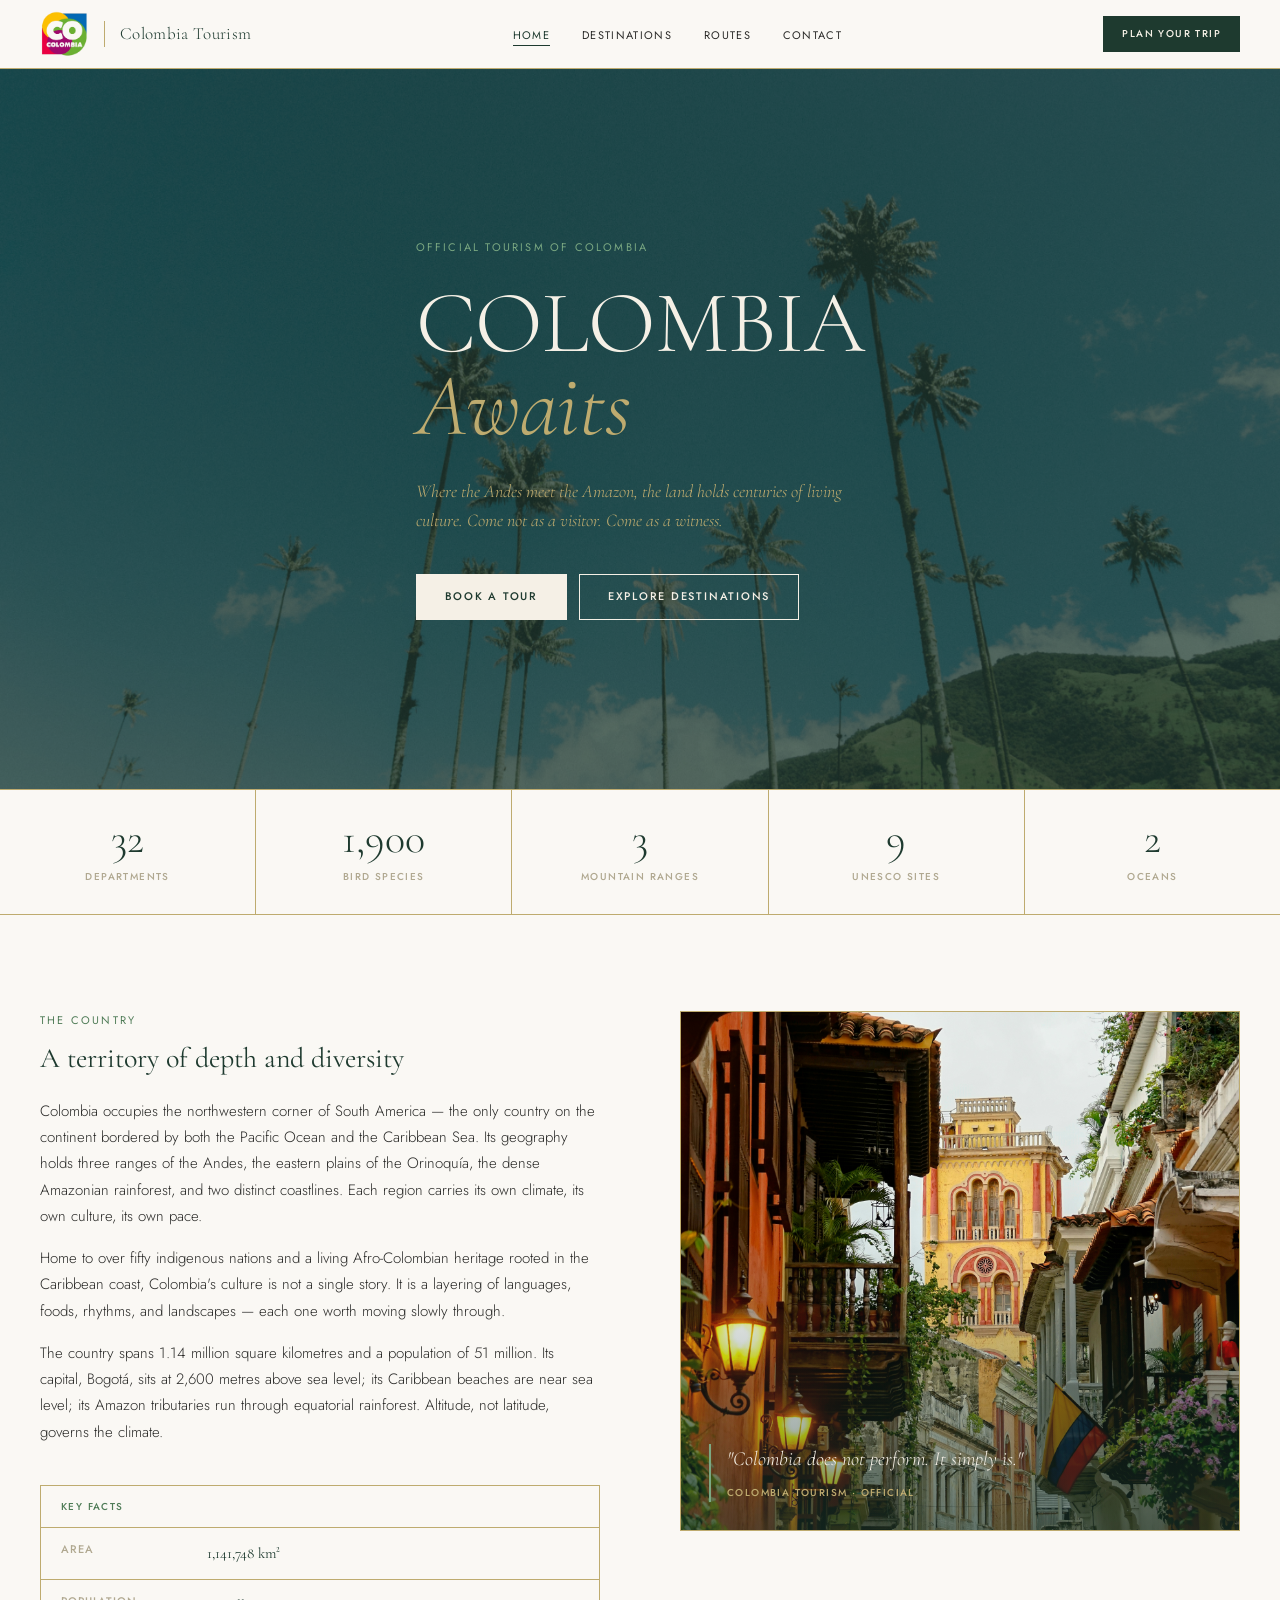
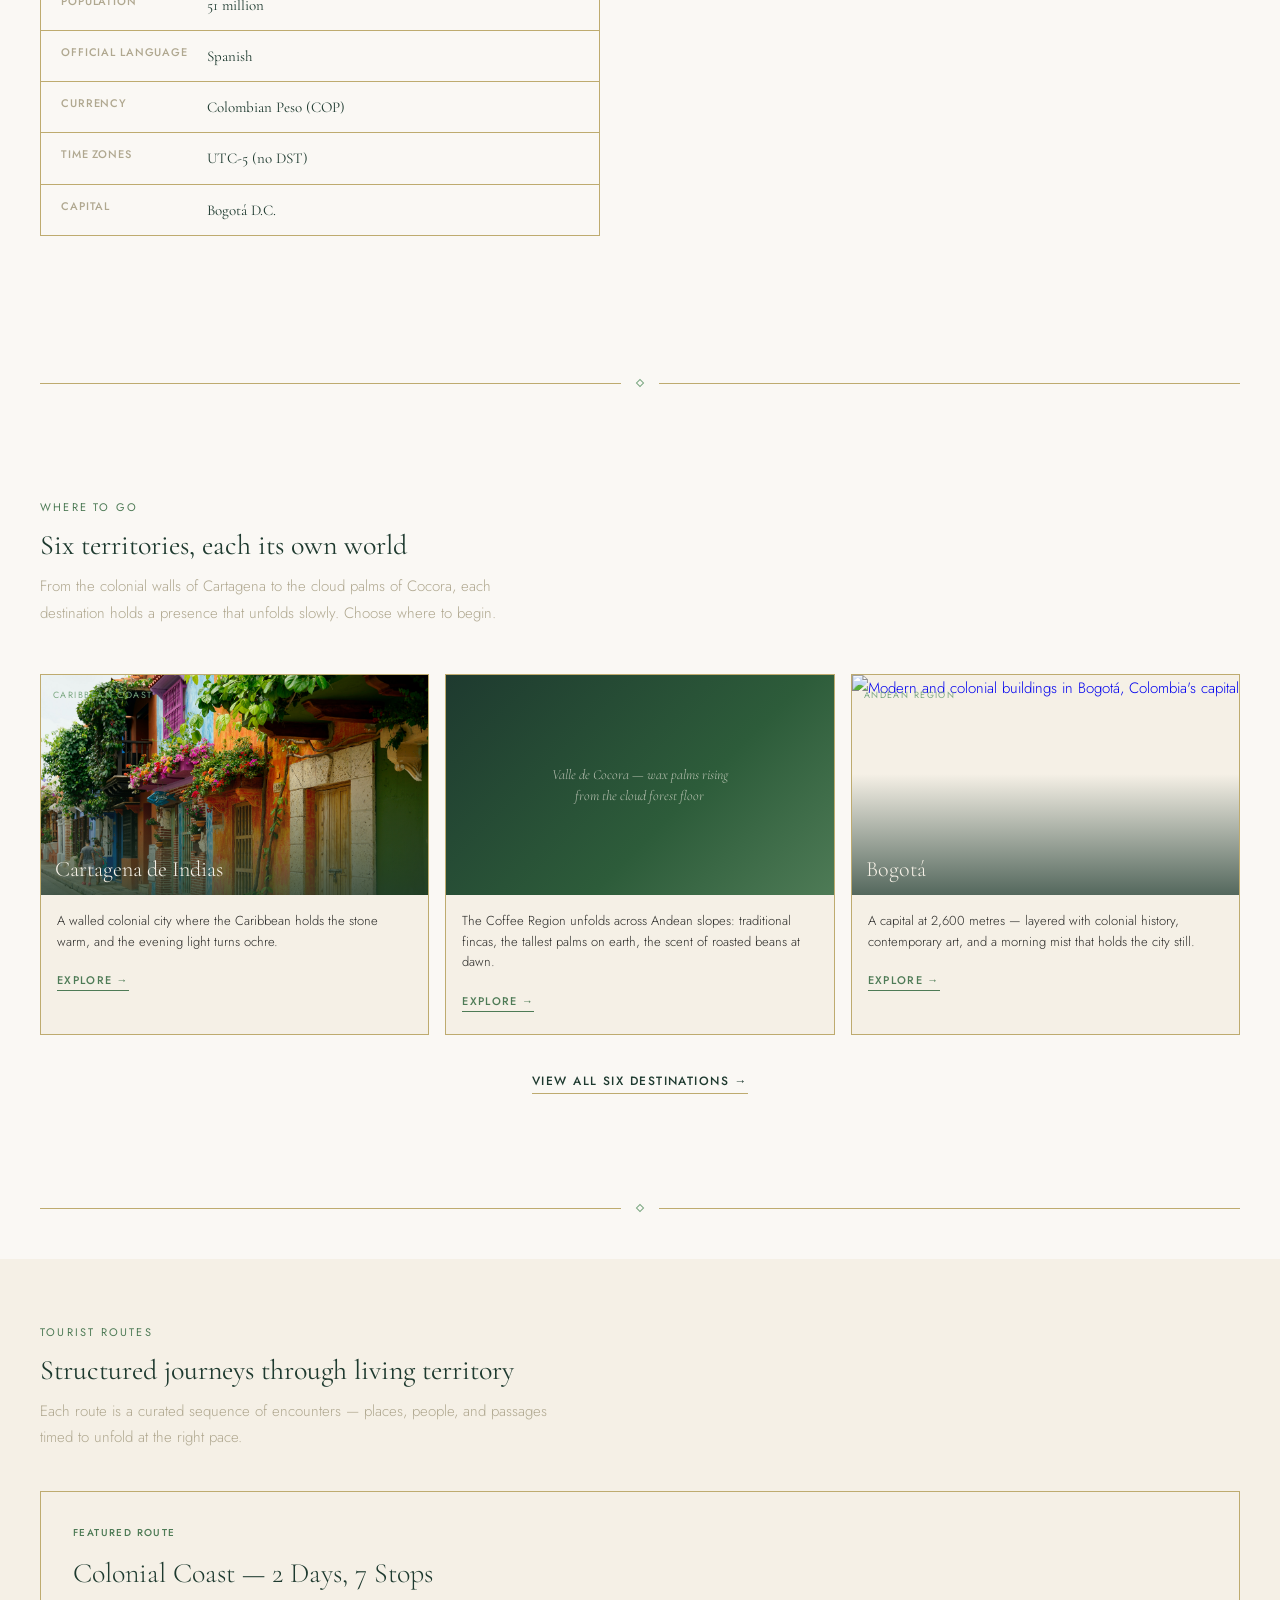
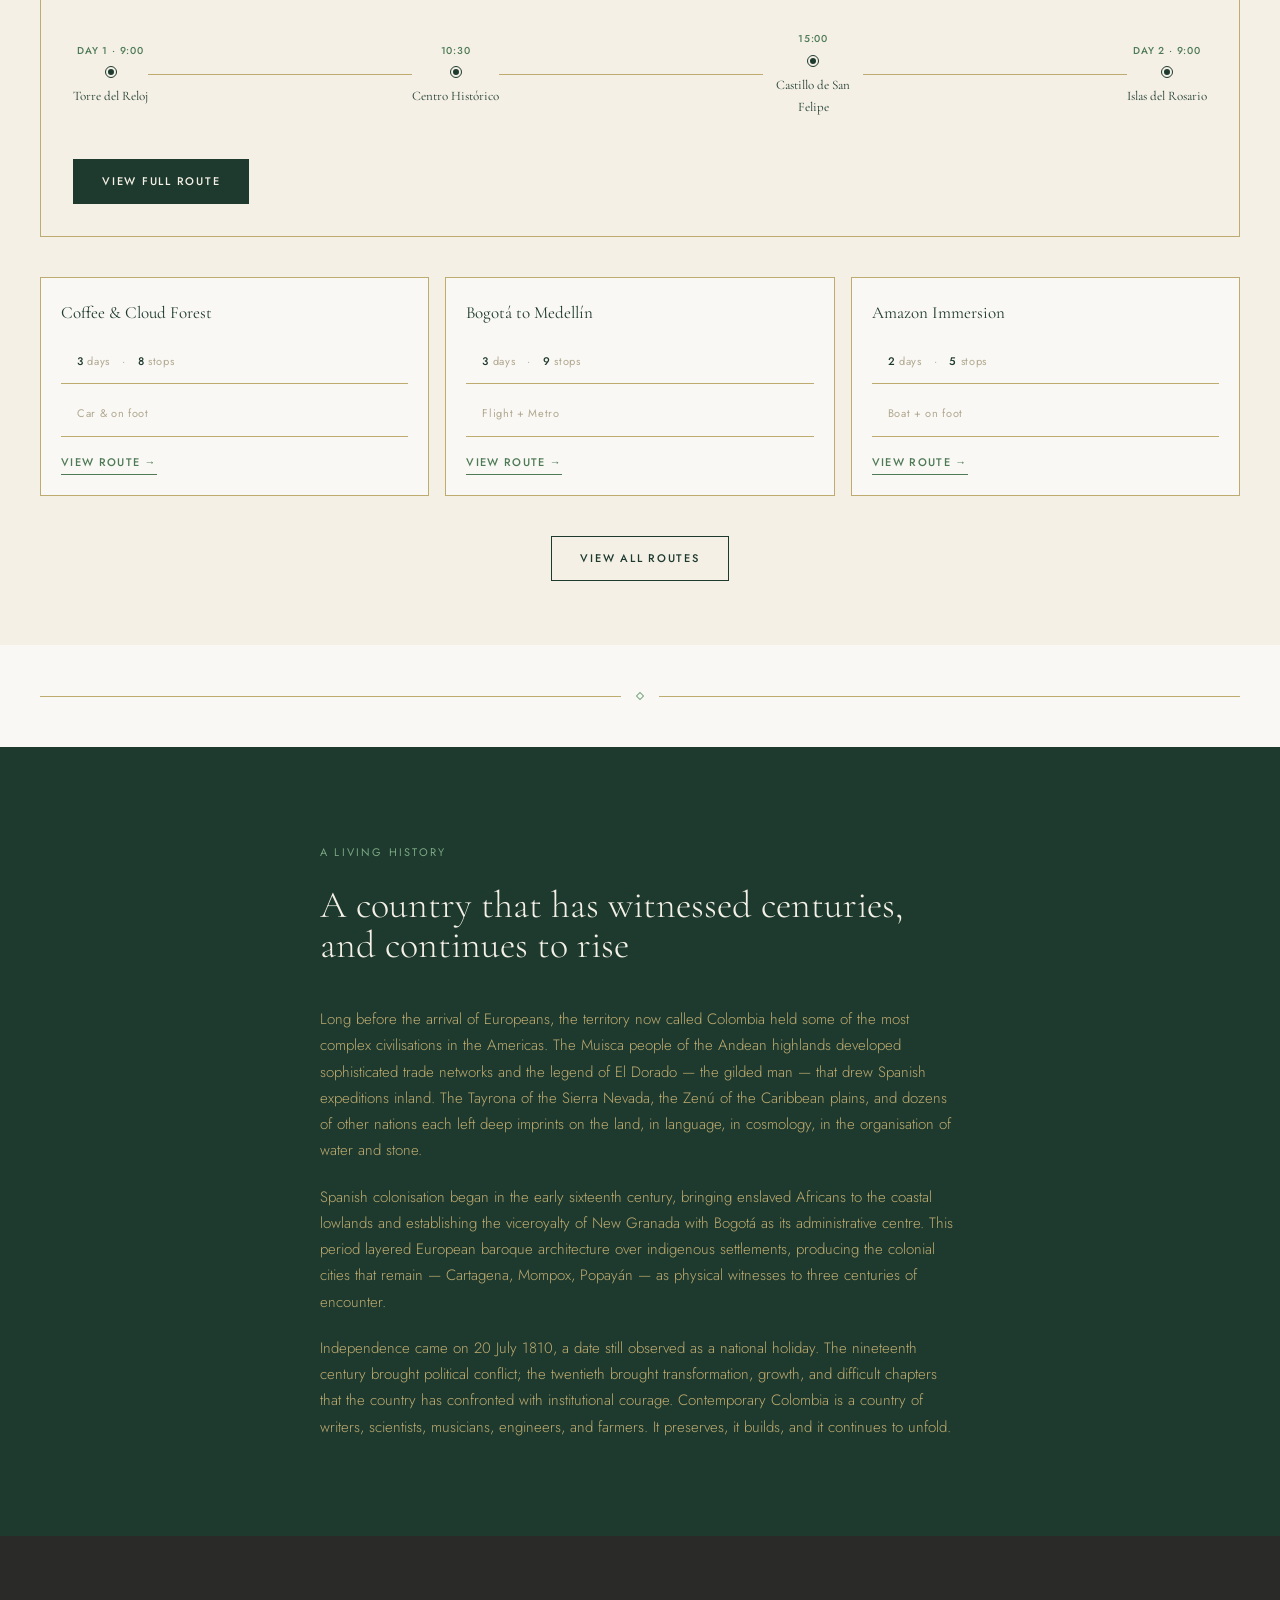
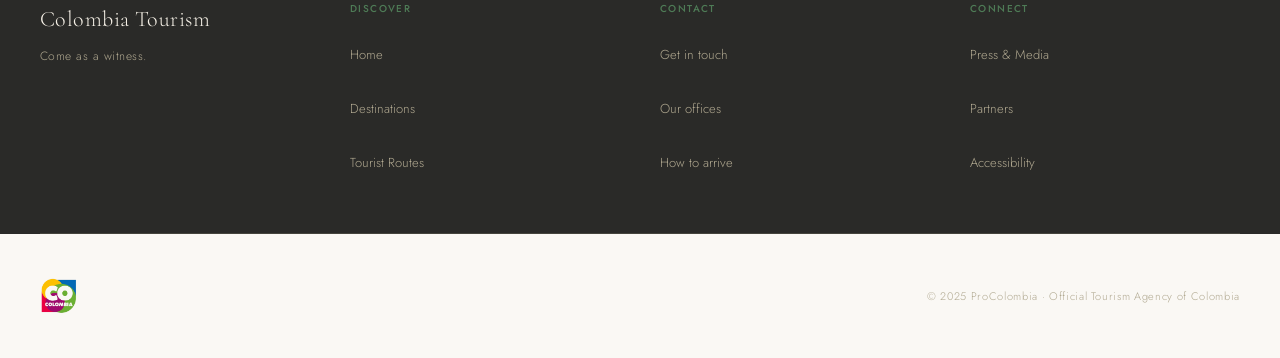
==== index.html @ f74b3033 "falta agregar imagenes extra  y arreglar el responsive en una seccion" ====
<!DOCTYPE html>
<html lang="en">
<head>
<meta charset="UTF-8" />
<meta name="viewport" content="width=device-width, initial-scale=1.0" />
<title>CO Colombia — Official Tourism</title>
<meta name="description" content="The official tourism website of Colombia. Explore territories, routes, and living culture." />
<link rel="stylesheet" href="styles.css" />
</head>
<body>
<a href="#main" class="skip-link">Skip to main content</a>

<!-- Navigation -->
<nav class="site-nav" role="navigation" aria-label="Main navigation">
  <div class="nav-inner">
    <a href="index.html" class="nav-logo" aria-label="CO Colombia — Home">
      <img src="assets/Colombia_Marca.png" alt="CO Colombia official logo" />
      <div class="nav-logo-sep" aria-hidden="true"></div>
      <span class="nav-brand">Colombia Tourism</span>
    </a>
    <ul class="nav-links" role="list">
      <li><a href="index.html" aria-current="page">Home</a></li>
      <li><a href="destinations.html">Destinations</a></li>
      <li><a href="routes.html">Routes</a></li>
      <li><a href="contact.html">Contact</a></li>
    </ul>
    <a href="contact.html" class="nav-cta">Plan your trip</a>
    <label for="nav-toggle" class="nav-hamburger" aria-label="Toggle menu">
      <span></span><span></span><span></span>
    </label>
  </div>
  <input type="checkbox" id="nav-toggle" class="nav-toggle-input">
  <div class="nav-mobile-menu" id="mobile-menu" role="menu">
    <a href="index.html" role="menuitem">Home</a>
    <a href="destinations.html" role="menuitem">Destinations</a>
    <a href="routes.html" role="menuitem">Routes</a>
    <a href="contact.html" role="menuitem">Contact</a>
    <a href="contact.html" role="menuitem">Plan your trip</a>
  </div>
</nav>

<main id="main">

<!-- ── Hero ── -->
<section class="hero" aria-label="Hero">
  <div class="hero-overlay" aria-hidden="true"></div>
  <div class="hero-content">
    <span class="hero-eyebrow">Official Tourism of Colombia</span>
    <h1 class="hero-title">
      <span class="line1">COLOMBIA</span>
      <span class="line2">Awaits</span>
    </h1>
    <p class="hero-sub">Where the Andes meet the Amazon, the land holds centuries of living culture. Come not as a visitor. Come as a witness.</p>
    <div class="hero-btns">
      <a href="contact.html" class="btn btn-inv">Book a Tour</a>
      <a href="destinations.html" class="btn btn-outline-inv">Explore Destinations</a>
    </div>
  </div>
</section>

<!-- ── Stats bar ── -->
<div class="stats-bar" aria-label="Key facts about Colombia">
  <div class="stats-inner">
    <div class="stat-cell">
      <span class="stat-num">32</span>
      <span class="stat-label">Departments</span>
    </div>
    <div class="stat-cell">
      <span class="stat-num">1,900</span>
      <span class="stat-label">Bird species</span>
    </div>
    <div class="stat-cell">
      <span class="stat-num">3</span>
      <span class="stat-label">Mountain ranges</span>
    </div>
    <div class="stat-cell">
      <span class="stat-num">9</span>
      <span class="stat-label">UNESCO sites</span>
    </div>
    <div class="stat-cell">
      <span class="stat-num">2</span>
      <span class="stat-label">Oceans</span>
    </div>
  </div>
</div>

<!-- ── Introduction ── -->
<section class="section-pad" aria-labelledby="intro-heading">
  <div class="container">
    <div class="intro-grid">
      <article>
        <span class="eyebrow">The Country</span>
        <h2 id="intro-heading">A territory of depth and diversity</h2>
        <div style="margin-top: 24px; display: flex; flex-direction: column; gap: 16px;">
          <p>Colombia occupies the northwestern corner of South America — the only country on the continent bordered by both the Pacific Ocean and the Caribbean Sea. Its geography holds three ranges of the Andes, the eastern plains of the Orinoquía, the dense Amazonian rainforest, and two distinct coastlines. Each region carries its own climate, its own culture, its own pace.</p>
          <p>Home to over fifty indigenous nations and a living Afro-Colombian heritage rooted in the Caribbean coast, Colombia's culture is not a single story. It is a layering of languages, foods, rhythms, and landscapes — each one worth moving slowly through.</p>
          <p>The country spans 1.14 million square kilometres and a population of 51 million. Its capital, Bogotá, sits at 2,600 metres above sea level; its Caribbean beaches are near sea level; its Amazon tributaries run through equatorial rainforest. Altitude, not latitude, governs the climate.</p>
        </div>

        <div class="intro-facts" style="margin-top: 40px;" aria-label="Key facts">
          <div class="facts-title">Key facts</div>
          <div class="fact-row"><span class="fact-key">Area</span><span class="fact-val">1,141,748 km²</span></div>
          <div class="fact-row"><span class="fact-key">Population</span><span class="fact-val">51 million</span></div>
          <div class="fact-row"><span class="fact-key">Official language</span><span class="fact-val">Spanish</span></div>
          <div class="fact-row"><span class="fact-key">Currency</span><span class="fact-val">Colombian Peso (COP)</span></div>
          <div class="fact-row"><span class="fact-key">Time zones</span><span class="fact-val">UTC-5 (no DST)</span></div>
          <div class="fact-row"><span class="fact-key">Capital</span><span class="fact-val">Bogotá D.C.</span></div>
        </div>
      </article>

      <figure class="intro-image" aria-label="Colonial architecture in Cartagena">
        <img src="assets/photos/calle_con_catedral_cartagena.jpg" alt="Colonial street with cathedral towers in Cartagena de Indias, stone archways in warm afternoon light" />
        <div class="intro-image-overlay" aria-hidden="true"></div>
        <figcaption class="intro-image-caption">
          <em>"Colombia does not perform. It simply is."</em>
          <small>Colombia Tourism · Official</small>
        </figcaption>
      </figure>
    </div>
  </div>
</section>

<div class="container"><div class="ornament"><div class="ornament-diamond" aria-hidden="true"></div></div></div>

<!-- ── Destinations Preview ── -->
<section class="section-pad-sm" aria-labelledby="dest-heading">
  <div class="container">
    <span class="eyebrow">Where to go</span>
    <h2 id="dest-heading">Six territories, each its own world</h2>
    <p style="max-width:520px; margin-top:12px; color:var(--stone);">From the colonial walls of Cartagena to the cloud palms of Cocora, each destination holds a presence that unfolds slowly. Choose where to begin.</p>

    <div class="dest-grid">
      <!-- Card 1 -->
      <a href="destinations.html#cartagena" class="dest-card">
        <div class="dest-card-image">
          <img src="assets/photos/casas_coloridas_cartagena.jpg" alt="Colorful colonial buildings in Cartagena de Indias" />
          <div class="dest-card-image-overlay" aria-hidden="true"></div>
          <span class="dest-card-region">Caribbean Coast</span>
          <span class="dest-card-name">Cartagena de Indias</span>
        </div>
        <div class="dest-card-body">
          <p class="dest-card-teaser">A walled colonial city where the Caribbean holds the stone warm, and the evening light turns ochre.</p>
          <span class="dest-card-link" aria-label="Explore Cartagena de Indias">Explore &rarr;</span>
        </div>
      </a>
      <!-- Card 2 -->
      <a href="destinations.html#coffee" class="dest-card">
        <div class="dest-card-image">
          <div class="img-placeholder" style="height:100%;" role="img" aria-label="Wax palms in Valle de Cocora cloud forest">
            <em>Valle de Cocora — wax palms rising from the cloud forest floor</em>
          </div>
        </div>
        <div class="dest-card-body">
          <p class="dest-card-teaser">The Coffee Region unfolds across Andean slopes: traditional fincas, the tallest palms on earth, the scent of roasted beans at dawn.</p>
          <span class="dest-card-link" aria-label="Explore Coffee Region">Explore &rarr;</span>
        </div>
      </a>
      <!-- Card 3 -->
      <a href="destinations.html#bogota" class="dest-card">
        <div class="dest-card-image">
          <img src="assets/photos/edificios_modernos_bogota.jpg" alt="Modern and colonial buildings in Bogotá, Colombia's capital" />
          <div class="dest-card-image-overlay" aria-hidden="true"></div>
          <span class="dest-card-region">Andean Region</span>
          <span class="dest-card-name">Bogotá</span>
        </div>
        <div class="dest-card-body">
          <p class="dest-card-teaser">A capital at 2,600 metres — layered with colonial history, contemporary art, and a morning mist that holds the city still.</p>
          <span class="dest-card-link" aria-label="Explore Bogotá">Explore &rarr;</span>
        </div>
      </a>
    </div>

    <div class="dest-view-all">
      <a href="destinations.html">View all six destinations &rarr;</a>
    </div>
  </div>
</section>

<div class="container"><div class="ornament"><div class="ornament-diamond" aria-hidden="true"></div></div></div>

<!-- ── Routes Preview ── -->
<section class="routes-section section-pad-sm" aria-labelledby="routes-heading">
  <div class="container">
    <span class="eyebrow">Tourist Routes</span>
    <h2 id="routes-heading">Structured journeys through living territory</h2>
    <p style="max-width:520px; margin-top:12px; color:var(--stone);">Each route is a curated sequence of encounters — places, people, and passages timed to unfold at the right pace.</p>

    <!-- Featured route horizontal timeline -->
    <div class="featured-route" aria-label="Featured route: Colonial Coast">
      <div class="featured-route-label">Featured Route</div>
      <div class="featured-route-name">Colonial Coast — 2 Days, 7 Stops</div>

      <div class="route-timeline-h" role="list" aria-label="Route stops">
        <div class="route-stop-pill" role="listitem">
          <span class="route-stop-time">Day 1 · 9:00</span>
          <div class="route-stop-dot" aria-hidden="true"></div>
          <span class="route-stop-name">Torre del Reloj</span>
        </div>
        <div class="route-connector" aria-hidden="true"></div>
        <div class="route-stop-pill" role="listitem">
          <span class="route-stop-time">10:30</span>
          <div class="route-stop-dot" aria-hidden="true"></div>
          <span class="route-stop-name">Centro Histórico</span>
        </div>
        <div class="route-connector" aria-hidden="true"></div>
        <div class="route-stop-pill" role="listitem">
          <span class="route-stop-time">15:00</span>
          <div class="route-stop-dot" aria-hidden="true"></div>
          <span class="route-stop-name">Castillo de San Felipe</span>
        </div>
        <div class="route-connector" aria-hidden="true"></div>
        <div class="route-stop-pill" role="listitem">
          <span class="route-stop-time">Day 2 · 9:00</span>
          <div class="route-stop-dot" aria-hidden="true"></div>
          <span class="route-stop-name">Islas del Rosario</span>
        </div>
      </div>
      <a href="routes.html#colonial-coast" class="btn btn-primary" style="margin-top:8px;">View full route</a>
    </div>

    <!-- 3 route flashcards -->
    <div class="route-flashcards">
      <div class="route-flashcard">
        <div class="route-flashcard-name">Coffee &amp; Cloud Forest</div>
        <div class="route-meta-row">
          <span class="route-meta-item"><strong>3</strong> days</span>
          <span class="route-meta-item">·</span>
          <span class="route-meta-item"><strong>8</strong> stops</span>
        </div>
        <div class="route-meta-row">
          <span class="route-meta-item">Car &amp; on foot</span>
        </div>
        <a href="routes.html#coffee-cloud" class="dest-card-link" style="margin-top:8px; display:inline-block;">View route &rarr;</a>
      </div>
      <div class="route-flashcard">
        <div class="route-flashcard-name">Bogotá to Medellín</div>
        <div class="route-meta-row">
          <span class="route-meta-item"><strong>3</strong> days</span>
          <span class="route-meta-item">·</span>
          <span class="route-meta-item"><strong>9</strong> stops</span>
        </div>
        <div class="route-meta-row">
          <span class="route-meta-item">Flight + Metro</span>
        </div>
        <a href="routes.html#city-contrasts" class="dest-card-link" style="margin-top:8px; display:inline-block;">View route &rarr;</a>
      </div>
      <div class="route-flashcard">
        <div class="route-flashcard-name">Amazon Immersion</div>
        <div class="route-meta-row">
          <span class="route-meta-item"><strong>2</strong> days</span>
          <span class="route-meta-item">·</span>
          <span class="route-meta-item"><strong>5</strong> stops</span>
        </div>
        <div class="route-meta-row">
          <span class="route-meta-item">Boat + on foot</span>
        </div>
        <a href="routes.html#amazon" class="dest-card-link" style="margin-top:8px; display:inline-block;">View route &rarr;</a>
      </div>
    </div>

    <div style="text-align:center; margin-top:40px;">
      <a href="routes.html" class="btn btn-secondary">View all routes</a>
    </div>
  </div>
</section>

<div class="container"><div class="ornament"><div class="ornament-diamond" aria-hidden="true"></div></div></div>

<!-- ── Brief History ── -->
<section class="history-section" aria-labelledby="history-heading">
  <div class="history-inner">
    <span class="eyebrow history-eyebrow">A living history</span>
    <h2 id="history-heading" class="history-h1">A country that has witnessed centuries, and continues to rise</h2>
    <p class="history-body">Long before the arrival of Europeans, the territory now called Colombia held some of the most complex civilisations in the Americas. The Muisca people of the Andean highlands developed sophisticated trade networks and the legend of El Dorado — the gilded man — that drew Spanish expeditions inland. The Tayrona of the Sierra Nevada, the Zenú of the Caribbean plains, and dozens of other nations each left deep imprints on the land, in language, in cosmology, in the organisation of water and stone.</p>
    <p class="history-body">Spanish colonisation began in the early sixteenth century, bringing enslaved Africans to the coastal lowlands and establishing the viceroyalty of New Granada with Bogotá as its administrative centre. This period layered European baroque architecture over indigenous settlements, producing the colonial cities that remain — Cartagena, Mompox, Popayán — as physical witnesses to three centuries of encounter.</p>
    <p class="history-body">Independence came on 20 July 1810, a date still observed as a national holiday. The nineteenth century brought political conflict; the twentieth brought transformation, growth, and difficult chapters that the country has confronted with institutional courage. Contemporary Colombia is a country of writers, scientists, musicians, engineers, and farmers. It preserves, it builds, and it continues to unfold.</p>
  </div>
</section>

</main>

<!-- ── Footer ── -->
<footer class="site-footer" aria-label="Site footer">
  <div class="footer-inner">
    <div class="footer-top">
      <div>
        <div class="footer-brand-name">Colombia Tourism</div>
        <div class="footer-tagline">Come as a witness.</div>
      </div>
      <nav aria-label="Footer navigation">
        <span class="footer-col-label">Discover</span>
        <ul class="footer-links">
          <li><a href="index.html">Home</a></li>
          <li><a href="destinations.html">Destinations</a></li>
          <li><a href="routes.html">Tourist Routes</a></li>
        </ul>
      </nav>
      <nav aria-label="Footer contact links">
        <span class="footer-col-label">Contact</span>
        <ul class="footer-links">
          <li><a href="contact.html">Get in touch</a></li>
          <li><a href="contact.html#offices">Our offices</a></li>
          <li><a href="contact.html#travel">How to arrive</a></li>
        </ul>
      </nav>
      <div>
        <span class="footer-col-label">Connect</span>
        <ul class="footer-links">
          <li><a href="contact.html">Press &amp; Media</a></li>
          <li><a href="contact.html">Partners</a></li>
          <li><a href="contact.html">Accessibility</a></li>
        </ul>
      </div>
    </div>
  </div>
  <div class="footer-bottom">
    <div class="footer-bottom-inner">
      <img src="assets/Colombia_Marca.png" alt="CO Colombia — Official Tourism" />
      <span class="footer-copy">&copy; 2025 ProColombia &middot; Official Tourism Agency of Colombia</span>
    </div>
  </div>
</footer>

</body>
</html>
---- styles.css ----
/* CO Colombia — Official Tourism Website — All Styles */
@import url('https://fonts.googleapis.com/css2?family=Cormorant+Garamond:ital,wght@0,300;0,400;0,600;1,300;1,400;1,600&family=Jost:wght@300;400;500&display=swap');

/* ── Reset ── */
*, *::before, *::after { box-sizing: border-box; margin: 0; padding: 0; }

/* ── Tokens ── */
:root {
  --forest:     #1E3A2F;
  --accent:     #2D5C3A;
  --sage:       #4E7B56;
  --mist:       #7BA882;
  --warm-white: #FAF8F4;
  --cream:      #F5F0E6;
  --sand:       #beab6f;
  --stone:      #B0A890;
  --charcoal:   #2A2A28;
  --gold:       #8B6B2E;
  --gold-light: #C9A84C;
  --font-display: 'Cormorant Garamond', Georgia, serif;
  --font-body:    'Jost', Helvetica, sans-serif;
  --max-w: 1280px;
}

body {
  background: var(--warm-white);
  font-family: var(--font-body);
  font-weight: 300;
  font-size: 15px;
  line-height: 1.75;
  color: var(--charcoal);
  -webkit-font-smoothing: antialiased;
}

/* ── Skip link ── */
.skip-link {
  position: absolute;
  top: -100%;
  left: 0;
  background: var(--forest);
  color: var(--cream);
  padding: 8px 16px;
  font-family: var(--font-body);
  font-size: 12px;
  font-weight: 500;
  letter-spacing: 0.12em;
  text-transform: uppercase;
  text-decoration: none;
  z-index: 9999;
}
.skip-link:focus { top: 0; }

/* ── Focus ring ── */
:focus-visible {
  outline: 2px solid var(--sage);
  outline-offset: 3px;
}

/* ── Typography ── */
h1 { font-family: var(--font-display); font-weight: 300; font-size: 38px; line-height: 1.05; color: var(--forest); text-wrap: pretty; }
h2 { font-family: var(--font-display); font-weight: 400; font-size: 28px; line-height: 1.15; color: var(--forest); text-wrap: pretty; }
h3 { font-family: var(--font-display); font-weight: 400; font-style: italic; font-size: 19px; line-height: 1.3; color: var(--forest); }
p { font-family: var(--font-body); font-weight: 300; font-size: 15px; line-height: 1.75; color: var(--charcoal); }

.eyebrow {
  font-family: var(--font-body);
  font-weight: 400;
  font-size: 11px;
  letter-spacing: 0.20em;
  text-transform: uppercase;
  color: var(--sage);
  margin-bottom: 12px;
  display: block;
}

/* ── Buttons ── */
.btn {
  display: inline-block;
  font-family: var(--font-body);
  font-weight: 500;
  font-size: 11px;
  letter-spacing: 0.16em;
  text-transform: uppercase;
  text-decoration: none;
  cursor: pointer;
  border-radius: 0;
  transition: background 0.2s, color 0.2s, border-color 0.2s;
  padding: 12px 28px;
  border: none;
}
.btn-primary { background: var(--forest); color: var(--cream); border: 1px solid var(--forest); }
.btn-primary:hover { background: var(--accent); border-color: var(--accent); }
.btn-secondary { background: transparent; color: var(--forest); border: 1px solid var(--forest); }
.btn-secondary:hover { background: var(--forest); color: var(--cream); }
.btn-inv { background: var(--cream); color: var(--forest); border: 1px solid var(--cream); }
.btn-inv:hover { background: var(--sand); border-color: var(--sand); }
.btn-outline-inv { background: transparent; color: var(--cream); border: 1px solid var(--cream); }
.btn-outline-inv:hover { background: rgba(245,240,230,0.1); }

/* ── Layout ── */
.container { max-width: var(--max-w); margin: 0 auto; padding: 0 40px; }
.section-pad { padding: 96px 0; }
.section-pad-sm { padding: 64px 0; }

/* ── Ornament divider ── */
.ornament {
  display: flex;
  align-items: center;
  gap: 16px;
  margin: 48px 0;
}
.ornament::before, .ornament::after {
  content: '';
  flex: 1;
  height: 0.5px;
  background: var(--sand);
}
.ornament-diamond {
  width: 6px;
  height: 6px;
  border: 1px solid var(--mist);
  transform: rotate(45deg);
  flex-shrink: 0;
}

/* ── Image placeholder ── */
.img-placeholder {
  background: linear-gradient(135deg, var(--forest) 0%, var(--accent) 60%, var(--sage) 100%);
  display: flex;
  align-items: center;
  justify-content: center;
  text-align: center;
  padding: 24px;
}
.img-placeholder em {
  font-family: var(--font-display);
  font-style: italic;
  font-weight: 300;
  font-size: 14px;
  color: rgba(245,240,230,0.7);
  line-height: 1.5;
  max-width: 200px;
}

/* ── Navigation ── */
.site-nav {
  background: var(--warm-white);
  border-bottom: 0.5px solid var(--sand);
  position: sticky;
  top: 0;
  z-index: 200;
}
.nav-inner {
  max-width: var(--max-w);
  margin: 0 auto;
  padding: 0 40px;
  display: flex;
  align-items: center;
  justify-content: space-between;
  height: 68px;
}
.nav-logo {
  display: flex;
  align-items: center;
  gap: 16px;
  text-decoration: none;
}
.nav-logo img { height: 46px; width: auto; }
.nav-logo-sep { width: 0.5px; height: 26px; background: var(--sand); }
.nav-brand {
  font-family: var(--font-display);
  font-weight: 300;
  font-size: 17px;
  color: var(--forest);
  letter-spacing: 0.02em;
}
.nav-links {
  display: flex;
  gap: 32px;
  align-items: center;
  list-style: none;
}
.nav-links a {
  font-family: var(--font-body);
  font-weight: 400;
  font-size: 11px;
  letter-spacing: 0.12em;
  text-transform: uppercase;
  color: var(--charcoal);
  text-decoration: none;
  border-bottom: 1px solid transparent;
  padding-bottom: 2px;
  transition: color 0.2s, border-color 0.2s;
}
.nav-links a:hover, .nav-links a[aria-current="page"] {
  color: var(--forest);
  border-bottom-color: var(--forest);
}
.nav-cta {
  background: var(--forest);
  color: var(--cream);
  border: 1px solid var(--forest);
  padding: 8px 18px;
  font-family: var(--font-body);
  font-weight: 500;
  font-size: 10px;
  letter-spacing: 0.14em;
  text-transform: uppercase;
  text-decoration: none;
  transition: background 0.2s;
  border-radius: 0;
  white-space: nowrap;
}
.nav-cta:hover { background: var(--accent); border-color: var(--accent); }

/* Hamburger */
.nav-toggle-input { display: none; }
.nav-hamburger {
  display: none;
  background: none;
  border: none;
  cursor: pointer;
  padding: 8px;
  flex-direction: column;
  gap: 5px;
}
.nav-hamburger span {
  display: block;
  width: 22px;
  height: 1px;
  background: var(--forest);
  transition: all 0.2s;
}
.nav-mobile-menu {
  display: none;
  flex-direction: column;
  background: var(--warm-white);
  border-top: 0.5px solid var(--sand);
  padding: 16px 40px 24px;
  gap: 16px;
}
.nav-mobile-menu a {
  font-family: var(--font-body);
  font-size: 13px;
  font-weight: 400;
  letter-spacing: 0.10em;
  text-transform: uppercase;
  color: var(--charcoal);
  text-decoration: none;
  padding: 10px 0;
  border-bottom: 0.5px solid var(--sand);
  min-height: 44px;
  display: flex;
  align-items: center;
}
.nav-mobile-menu a:hover { color: var(--forest); }
.nav-toggle-input:checked ~ .nav-mobile-menu { display: flex; }

/* ── Footer ── */
.site-footer { background: var(--charcoal); padding: 64px 0 0; }
.footer-inner { max-width: var(--max-w); margin: 0 auto; padding: 0 40px; }
.footer-top {
  display: grid;
  grid-template-columns: 1fr 1fr 1fr 1fr;
  gap: 40px;
  padding-bottom: 48px;
  border-bottom: 0.5px solid rgba(176,168,144,0.2);
}
.footer-brand-name {
  font-family: var(--font-display);
  font-weight: 300;
  font-size: 22px;
  color: var(--cream);
  letter-spacing: 0.02em;
  margin-bottom: 8px;
}
.footer-tagline {
  font-size: 12px;
  font-weight: 300;
  color: var(--stone);
  letter-spacing: 0.04em;
}
.footer-col-label {
  font-size: 10px;
  font-weight: 500;
  letter-spacing: 0.14em;
  text-transform: uppercase;
  color: var(--sage);
  margin-bottom: 16px;
  display: block;
}
.footer-links { list-style: none; display: flex; flex-direction: column; gap: 10px; }
.footer-links a {
  font-size: 13px;
  font-weight: 300;
  color: var(--stone);
  text-decoration: none;
  transition: color 0.2s;
  min-height: 44px;
  display: flex;
  align-items: center;
}
.footer-links a:hover { color: var(--cream); }
.footer-bottom {
  display: flex;
  align-items: center;
  justify-content: space-between;
  padding: 24px 0;
  background: var(--warm-white);
  margin-top: 0;
}
.footer-bottom-inner {
  max-width: var(--max-w);
  margin: 0 auto;
  padding: 20px 40px;
  display: flex;
  align-items: center;
  justify-content: space-between;
  background: var(--warm-white);
  width: 100%;
}
.footer-bottom-inner img { height: 36px; }
.footer-copy {
  font-size: 11px;
  font-weight: 300;
  color: var(--stone);
  letter-spacing: 0.06em;
}

/* ── Tag pills ── */
.tag {
  display: inline-block;
  font-family: var(--font-body);
  font-size: 11px;
  font-weight: 400;
  letter-spacing: 0.08em;
  color: var(--forest);
  border: 0.5px solid var(--mist);
  padding: 4px 10px;
  border-radius: 4px;
}

/* ── Key info strip ── */
.info-strip {
  display: flex;
  flex-wrap: wrap;
  gap: 0;
  border: 0.5px solid var(--sand);
  margin: 32px 0;
}
.info-cell {
  flex: 1;
  min-width: 140px;
  padding: 16px 20px;
  border-right: 0.5px solid var(--sand);
}
.info-cell:last-child { border-right: none; }
.info-cell-label {
  font-size: 10px;
  font-weight: 500;
  letter-spacing: 0.14em;
  text-transform: uppercase;
  color: var(--sage);
  margin-bottom: 4px;
}
.info-cell-value {
  font-family: var(--font-display);
  font-size: 16px;
  font-weight: 400;
  color: var(--forest);
}

/* ── Global responsive ── */
@media (max-width: 768px) {
  .container { padding: 0 20px; }
  .section-pad { padding: 64px 0; }
  .nav-links, .nav-cta { display: none; }
  .nav-hamburger { display: flex; }
  .nav-inner { padding: 0 20px; }
  .nav-mobile-menu { padding: 16px 20px 24px; }
  h1 { font-size: 30px; }
  h2 { font-size: 24px; }
  .footer-top { grid-template-columns: 1fr 1fr; gap: 32px; }
  .footer-bottom-inner { padding: 16px 20px; }
  .info-strip { flex-direction: column; }
  .info-cell { border-right: none; border-bottom: 0.5px solid var(--sand); }
  .info-cell:last-child { border-bottom: none; }
}

@media (max-width: 375px) {
  .footer-top { grid-template-columns: 1fr; }
}


/* ════════════════════════════════════════════════════════
   INDEX PAGE
════════════════════════════════════════════════════════ */

/* ── Hero ── */
.hero {
  min-height: 80vh;
  background: var(--forest);
  background-image: url('assets/photos/fondo_palmas_montanas.jpg');
  background-size: cover;
  background-position: center 40%;
  position: relative;
  display: flex;
  flex-direction: column;
  justify-content: center;
}
.hero-overlay {
  position: absolute;
  inset: 0;
  background: rgba(30,58,47,0.72);
}
.hero-content {
  position: relative;
  z-index: 1;
  max-width: var(--max-w);
  margin: 0 auto;
  padding: 0 40px;
}
.hero-eyebrow {
  font-family: var(--font-body);
  font-size: 11px;
  font-weight: 400;
  letter-spacing: 0.20em;
  text-transform: uppercase;
  color: var(--mist);
  margin-bottom: 24px;
  display: block;
}
.hero-title {
  font-family: var(--font-display);
  font-weight: 300;
  line-height: 0.95;
  letter-spacing: -0.01em;
  margin-bottom: 28px;
}
.hero-title .line1 {
  display: block;
  font-size: clamp(52px, 8vw, 88px);
  color: var(--cream);
}
.hero-title .line2 {
  display: block;
  font-size: clamp(52px, 8vw, 88px);
  font-style: italic;
  color: var(--sand);
}
.hero-sub {
  font-family: var(--font-display);
  font-style: italic;
  font-weight: 300;
  font-size: 18px;
  color: var(--sand);
  line-height: 1.6;
  max-width: 440px;
  margin-bottom: 40px;
}
.hero-btns { display: flex; gap: 12px; flex-wrap: wrap; }

/* ── Stats bar ── */
.stats-bar {
  border-top: 0.5px solid var(--sand);
  border-bottom: 0.5px solid var(--sand);
}
.stats-inner {
  display: flex;
  max-width: var(--max-w);
  margin: 0 auto;
}
.stat-cell {
  flex: 1;
  padding: 28px 24px;
  text-align: center;
  border-right: 0.5px solid var(--sand);
}
.stat-cell:last-child { border-right: none; }
.stat-num {
  font-family: var(--font-display);
  font-weight: 300;
  font-size: 42px;
  color: var(--forest);
  line-height: 1;
  display: block;
}
.stat-label {
  font-size: 10px;
  font-weight: 500;
  letter-spacing: 0.14em;
  text-transform: uppercase;
  color: var(--stone);
  margin-top: 8px;
  display: block;
}

/* ── Introduction ── */
.intro-grid {
  display: grid;
  grid-template-columns: 1fr 1fr;
  gap: 80px;
  align-items: start;
}
.intro-facts {
  margin-top: 40px;
  border: 0.5px solid var(--sand);
}
.facts-title {
  font-size: 10px;
  font-weight: 500;
  letter-spacing: 0.14em;
  text-transform: uppercase;
  color: var(--sage);
  padding: 12px 20px;
  border-bottom: 0.5px solid var(--sand);
}
.fact-row {
  display: flex;
  border-bottom: 0.5px solid var(--sand);
  padding: 12px 20px;
  gap: 16px;
}
.fact-row:last-child { border-bottom: none; }
.fact-key {
  font-size: 11px;
  font-weight: 500;
  letter-spacing: 0.08em;
  text-transform: uppercase;
  color: var(--stone);
  width: 130px;
  flex-shrink: 0;
}
.fact-val {
  font-family: var(--font-display);
  font-size: 15px;
  font-weight: 400;
  color: var(--forest);
}
.intro-image {
  position: relative;
  border: 0.5px solid var(--sand);
  overflow: hidden;
  height: 520px;
}
.intro-image img {
  width: 100%;
  height: 100%;
  object-fit: cover;
  display: block;
}
.intro-image-overlay {
  position: absolute;
  inset: 0;
  background: linear-gradient(to top, rgba(30,58,47,0.6) 0%, transparent 55%);
}
.intro-image-caption {
  position: absolute;
  bottom: 28px;
  left: 28px;
  right: 28px;
  border-left: 2px solid var(--mist);
  padding-left: 16px;
}
.intro-image-caption em {
  font-family: var(--font-display);
  font-style: italic;
  font-weight: 300;
  font-size: 20px;
  color: var(--cream);
  line-height: 1.5;
  display: block;
}
.intro-image-caption small {
  font-size: 10px;
  font-weight: 500;
  letter-spacing: 0.14em;
  text-transform: uppercase;
  color: var(--sand);
  margin-top: 10px;
  display: block;
}

/* ── Destinations preview ── */
.dest-grid {
  display: grid;
  grid-template-columns: repeat(3, 1fr);
  gap: 16px;
  margin-top: 48px;
}
.dest-card {
  border: 0.5px solid var(--sand);
  background: var(--cream);
  text-decoration: none;
  display: block;
  transition: opacity 0.2s;
}
.dest-card:hover { opacity: 0.88; }
.dest-card-image {
  height: 220px;
  position: relative;
  overflow: hidden;
}
.dest-card-image img {
  width: 100%;
  height: 100%;
  object-fit: cover;
  display: block;
}
.dest-card-image .img-placeholder { height: 100%; }
.dest-card-image-overlay {
  position: absolute;
  inset: 0;
  background: linear-gradient(to top, rgba(30,58,47,0.75) 0%, transparent 55%);
}
.dest-card-region {
  position: absolute;
  top: 12px;
  left: 12px;
  font-size: 9px;
  font-weight: 400;
  letter-spacing: 0.16em;
  text-transform: uppercase;
  color: var(--mist);
}
.dest-card-name {
  position: absolute;
  bottom: 14px;
  left: 14px;
  right: 14px;
  font-family: var(--font-display);
  font-weight: 300;
  font-size: 22px;
  line-height: 1.1;
  color: var(--cream);
}
.dest-card-body {
  padding: 16px 16px 20px;
}
.dest-card-teaser {
  font-size: 13px;
  font-weight: 300;
  color: var(--charcoal);
  line-height: 1.6;
  margin-bottom: 14px;
}
.dest-card-link {
  font-size: 11px;
  font-weight: 500;
  letter-spacing: 0.12em;
  text-transform: uppercase;
  color: var(--sage);
  border-bottom: 1px solid var(--sage);
  padding-bottom: 2px;
  text-decoration: none;
  transition: color 0.2s, border-color 0.2s;
}
.dest-card-link:hover { color: var(--forest); border-bottom-color: var(--forest); }
.dest-view-all {
  margin-top: 32px;
  text-align: center;
}
.dest-view-all a {
  font-size: 12px;
  font-weight: 500;
  letter-spacing: 0.12em;
  text-transform: uppercase;
  color: var(--forest);
  text-decoration: none;
  border-bottom: 1px solid var(--sand);
  padding-bottom: 3px;
  transition: border-color 0.2s;
}
.dest-view-all a:hover { border-bottom-color: var(--forest); }

/* ── Routes preview ── */
.routes-section { background: var(--cream); }
.featured-route {
  border: 0.5px solid var(--sand);
  padding: 32px;
  margin-top: 40px;
  margin-bottom: 40px;
}
.featured-route-label {
  font-size: 10px;
  font-weight: 500;
  letter-spacing: 0.14em;
  text-transform: uppercase;
  color: var(--sage);
  margin-bottom: 8px;
}
.featured-route-name {
  font-family: var(--font-display);
  font-weight: 300;
  font-size: 28px;
  color: var(--forest);
  margin-bottom: 24px;
}
.route-timeline-h {
  display: flex;
  align-items: center;
  gap: 0;
  margin: 32px 0 24px;
  overflow-x: auto;
  padding-bottom: 8px;
}
.route-stop-pill {
  display: flex;
  flex-direction: column;
  align-items: center;
  gap: 8px;
  flex-shrink: 0;
}
.route-stop-time {
  font-size: 10px;
  font-weight: 500;
  letter-spacing: 0.08em;
  color: var(--sage);
  text-transform: uppercase;
}
.route-stop-dot {
  width: 10px;
  height: 10px;
  border-radius: 50%;
  background: var(--forest);
  border: 2px solid var(--cream);
  outline: 1px solid var(--forest);
  flex-shrink: 0;
}
.route-stop-name {
  font-family: var(--font-display);
  font-size: 13px;
  font-weight: 400;
  color: var(--forest);
  text-align: center;
  max-width: 100px;
}
.route-connector {
  flex: 1;
  height: 1px;
  background: var(--sand);
  min-width: 40px;
}
.route-flashcards {
  display: grid;
  grid-template-columns: repeat(3, 1fr);
  gap: 16px;
  margin-top: 16px;
}
.route-flashcard {
  border: 0.5px solid var(--sand);
  background: var(--warm-white);
  padding: 20px;
}
.route-flashcard-name {
  font-family: var(--font-display);
  font-weight: 400;
  font-size: 17px;
  color: var(--forest);
  margin-bottom: 12px;
}
.route-meta-row {
  display: flex;
  flex-wrap: wrap;
  gap: 8px;
  margin-bottom: 8px;
}
.route-meta-item {
  font-size: 11px;
  font-weight: 400;
  color: var(--stone);
  letter-spacing: 0.06em;
}
.route-meta-item strong {
  font-weight: 500;
  color: var(--forest);
}

/* ── History section ── */
.history-section { background: var(--forest); }
.history-inner {
  max-width: 720px;
  margin: 0 auto;
  padding: 96px 40px;
}
.history-eyebrow { color: var(--mist); margin-bottom: 24px; }
.history-h1 {
  font-family: var(--font-display);
  font-weight: 300;
  font-size: 38px;
  line-height: 1.05;
  color: var(--cream);
  margin-bottom: 40px;
  text-wrap: pretty;
}
.history-body { color: var(--sand); margin-bottom: 20px; }
.history-body:last-child { margin-bottom: 0; }

/* ── Index responsive ── */
@media (max-width: 768px) {
  .hero { min-height: 90vh; }
  .hero-content { padding: 0 20px; }
  .stats-inner { flex-wrap: wrap; }
  .stat-cell { min-width: 50%; border-bottom: 0.5px solid var(--sand); }
  .intro-grid { grid-template-columns: 1fr; gap: 40px; }
  .intro-image { height: 340px; }
  .dest-grid { grid-template-columns: 1fr; }
  .route-flashcards { grid-template-columns: 1fr; }
  .featured-route { padding: 20px; }
  .history-inner { padding: 64px 20px; }
  .hero-btns { flex-direction: column; }
  .hero-btns .btn { text-align: center; }
}

@media (max-width: 600px) {
  .route-timeline-h {
    flex-direction: column;
    align-items: flex-start;
    overflow-x: visible;
    padding-bottom: 0;
  }
  .route-stop-pill {
    display: grid;
    grid-template-columns: 10px 1fr;
    grid-template-rows: auto auto;
    column-gap: 14px;
    row-gap: 3px;
  }
  .route-stop-dot {
    grid-column: 1;
    grid-row: 1 / 3;
    align-self: center;
  }
  .route-stop-time {
    grid-column: 2;
    grid-row: 1;
  }
  .route-stop-name {
    grid-column: 2;
    grid-row: 2;
    max-width: none;
    text-align: left;
  }
  .route-connector {
    flex: none;
    width: 1px;
    height: 24px;
    min-width: auto;
    margin-bottom: 0;
    margin-left: 4px;
  }
}

@media (min-width: 769px) and (max-width: 1024px) {
  .dest-grid { grid-template-columns: repeat(2, 1fr); }
  .route-flashcards { grid-template-columns: repeat(2, 1fr); }
  .intro-grid { gap: 48px; }
}


/* ════════════════════════════════════════════════════════
   ROUTES PAGE
════════════════════════════════════════════════════════ */

/* ── Page hero ── */
.page-hero {
  background: var(--forest);
  padding: 96px 0 80px;
  position: relative;
  overflow: hidden;
}
.page-hero-bg {
  position: absolute;
  inset: 0;
  background-size: cover;
  background-position: center 40%;
  opacity: 0.3;
}
.page-hero-content { position: relative; z-index: 1; }
.page-hero-title {
  font-family: var(--font-display);
  font-weight: 300;
  font-size: clamp(42px, 6vw, 72px);
  line-height: 0.95;
  color: var(--cream);
  letter-spacing: -0.01em;
}
.page-hero-title em { font-style: italic; color: var(--sand); }

/* ── Anchor nav ── */
.anchor-nav {
  background: var(--cream);
  border-bottom: 0.5px solid var(--sand);
  position: sticky;
  top: 68px;
  z-index: 100;
  overflow-x: auto;
}
.anchor-nav-inner {
  max-width: var(--max-w);
  margin: 0 auto;
  padding: 0 40px;
  display: flex;
  white-space: nowrap;
}
.anchor-nav a {
  display: inline-block;
  font-size: 11px;
  font-weight: 500;
  letter-spacing: 0.12em;
  text-transform: uppercase;
  color: var(--stone);
  text-decoration: none;
  padding: 16px 20px;
  border-bottom: 2px solid transparent;
  transition: color 0.2s, border-color 0.2s;
  min-height: 44px;
}
.anchor-nav a:hover {
  color: var(--forest);
  border-bottom-color: var(--forest);
}

/* ── Route section ── */
.route-section {
  padding: 96px 0;
  border-bottom: 0.5px solid var(--sand);
}
.route-section:nth-child(odd) { background: var(--warm-white); }
.route-section:nth-child(even) { background: var(--cream); }

.route-header {
  display: grid;
  grid-template-columns: 1fr auto;
  gap: 40px;
  align-items: start;
  margin-bottom: 64px;
  padding-bottom: 40px;
  border-bottom: 0.5px solid var(--sand);
}
.route-eyebrow { color: var(--sage); margin-bottom: 12px; }
.route-name {
  font-family: var(--font-display);
  font-weight: 300;
  font-size: clamp(32px, 4vw, 52px);
  line-height: 1.0;
  color: var(--forest);
  margin-bottom: 20px;
  text-wrap: pretty;
}
.route-intro { max-width: 560px; color: var(--charcoal); }
.route-meta-block {
  display: flex;
  flex-direction: column;
  gap: 0;
  border: 0.5px solid var(--sand);
  min-width: 220px;
  flex-shrink: 0;
}
.route-meta-row {
  display: flex;
  padding: 12px 16px;
  border-bottom: 0.5px solid var(--sand);
  gap: 12px;
  align-items: baseline;
}
.route-meta-row:last-child { border-bottom: none; }
.route-meta-key {
  font-size: 10px;
  font-weight: 500;
  letter-spacing: 0.12em;
  text-transform: uppercase;
  color: var(--sage);
  width: 90px;
  flex-shrink: 0;
}
.route-meta-val {
  font-family: var(--font-display);
  font-size: 15px;
  font-weight: 400;
  color: var(--forest);
}

/* ── Vertical timeline ── */
.timeline {
  position: relative;
  padding: 16px 0;
}
.timeline::before {
  content: '';
  position: absolute;
  left: 50%;
  top: 0;
  bottom: 0;
  width: 1px;
  background: var(--sand);
  transform: translateX(-50%);
}

.timeline-day {
  position: relative;
  display: flex;
  align-items: center;
  gap: 16px;
  margin: 48px 0 32px;
  z-index: 1;
}
.timeline-day::before, .timeline-day::after {
  content: '';
  flex: 1;
  height: 0.5px;
  background: var(--sand);
}
.timeline-day-label {
  font-size: 10px;
  font-weight: 500;
  letter-spacing: 0.18em;
  text-transform: uppercase;
  color: var(--sage);
  background: inherit;
  padding: 6px 16px;
  border: 0.5px solid var(--sand);
  white-space: nowrap;
}

.timeline-stop {
  display: grid;
  grid-template-columns: 1fr 40px 1fr;
  align-items: start;
  margin-bottom: 48px;
  position: relative;
}
.timeline-stop.left .stop-content { grid-column: 1; text-align: right; padding-right: 32px; }
.timeline-stop.left .stop-node   { grid-column: 2; display: flex; flex-direction: column; align-items: center; gap: 0; }
.timeline-stop.left .stop-empty  { grid-column: 3; }
.timeline-stop.right .stop-empty  { grid-column: 1; }
.timeline-stop.right .stop-node   { grid-column: 2; display: flex; flex-direction: column; align-items: center; gap: 0; }
.timeline-stop.right .stop-content { grid-column: 3; text-align: left; padding-left: 32px; }

.stop-time {
  font-size: 10px;
  font-weight: 500;
  letter-spacing: 0.10em;
  text-transform: uppercase;
  color: var(--sage);
  margin-bottom: 6px;
}
.stop-title {
  font-family: var(--font-display);
  font-weight: 400;
  font-size: 20px;
  color: var(--forest);
  margin-bottom: 8px;
}
.stop-desc {
  font-size: 14px;
  font-weight: 300;
  color: var(--charcoal);
  line-height: 1.7;
  max-width: 320px;
}
.timeline-stop.right .stop-desc { margin-left: 0; }
.timeline-stop.left .stop-desc { margin-left: auto; }

.stop-node-dot {
  width: 10px;
  height: 10px;
  border-radius: 50%;
  background: var(--forest);
  border: 2.5px solid var(--warm-white);
  outline: 1px solid var(--forest);
  flex-shrink: 0;
  margin-top: 4px;
  z-index: 1;
}

.stop-transport {
  display: flex;
  justify-content: center;
  align-items: center;
  margin: 12px 0 0;
  position: relative;
  z-index: 1;
}
.stop-transport-pill {
  font-size: 10px;
  font-weight: 500;
  letter-spacing: 0.08em;
  color: var(--stone);
  background: var(--warm-white);
  border: 0.5px solid var(--sand);
  padding: 3px 10px;
  border-radius: 4px;
  white-space: nowrap;
}
.route-section:nth-child(even) .stop-transport-pill { background: var(--cream); }
.route-section:nth-child(even) .stop-node-dot { border-color: var(--cream); }

.stop-image {
  margin-top: 12px;
  border: 0.5px solid var(--sand);
  overflow: hidden;
}
.stop-image .img-placeholder { height: 160px; }
.timeline-stop.right .stop-image { max-width: 320px; }
.timeline-stop.left .stop-image { max-width: 320px; margin-left: auto; }

/* ── Comparison table ── */
.comparison-section { background: var(--charcoal); padding: 96px 0; }
.comparison-table {
  width: 100%;
  border-collapse: collapse;
  margin-top: 48px;
  font-family: var(--font-body);
}
.comparison-table th {
  font-size: 10px;
  font-weight: 500;
  letter-spacing: 0.14em;
  text-transform: uppercase;
  color: var(--sage);
  padding: 14px 16px;
  text-align: left;
  border-bottom: 0.5px solid rgba(176,168,144,0.3);
  white-space: nowrap;
}
.comparison-table td {
  font-size: 14px;
  font-weight: 300;
  color: var(--sand);
  padding: 16px 16px;
  border-bottom: 0.5px solid rgba(176,168,144,0.15);
  vertical-align: top;
  line-height: 1.5;
}
.comparison-table tr:last-child td { border-bottom: none; }
.comparison-table td:first-child {
  font-family: var(--font-display);
  font-size: 17px;
  font-weight: 400;
  color: var(--cream);
}
.comparison-table tbody tr:hover td { background: rgba(255,255,255,0.03); }

/* ── Routes responsive ── */
@media (max-width: 768px) {
  .route-header { grid-template-columns: 1fr; }
  .route-meta-block { min-width: unset; }
  .timeline::before { left: 20px; transform: none; }
  .timeline-stop {
    grid-template-columns: 40px 1fr;
    margin-bottom: 56px;
  }
  /* Pull transport pill out of the narrow 40px node column and place it
     below the stop content, aligned with the content column. */
  .stop-transport {
    position: absolute;
    bottom: -28px;
    left: 40px;
    right: 0;
    margin: 0;
    justify-content: flex-start;
  }
  .timeline-stop.left .stop-node,
  .timeline-stop.right .stop-node { grid-column: 1; grid-row: 1; }
  .timeline-stop.left .stop-content,
  .timeline-stop.right .stop-content { grid-column: 2; grid-row: 1; text-align: left; padding-left: 20px; padding-right: 0; }
  .timeline-stop.left .stop-empty,
  .timeline-stop.right .stop-empty { display: none; }
  .timeline-stop.left .stop-desc,
  .timeline-stop.right .stop-desc { margin-left: 0; max-width: 100%; }
  .stop-node-dot { margin-top: 6px; }
  .timeline-stop.left .stop-image,
  .timeline-stop.right .stop-image { max-width: 100%; margin-left: 0; }
  .timeline-day { margin: 32px 0 20px; }
  .timeline-day::before { flex: 0; width: 20px; }
  .page-hero { padding: 64px 0 56px; }
  .comparison-section { padding: 64px 0; }
  .comparison-table { font-size: 13px; display: block; overflow-x: auto; }
  .anchor-nav-inner { padding: 0 16px; }
}


/* ════════════════════════════════════════════════════════
   DESTINATIONS PAGE
════════════════════════════════════════════════════════ */

.page-hero-eyebrow { color: var(--mist); margin-bottom: 20px; }
.page-hero-sub {
  font-family: var(--font-display);
  font-style: italic;
  font-size: 17px;
  color: var(--sand);
  margin-top: 24px;
  max-width: 520px;
  line-height: 1.65;
}

/* ── Destination section ── */
.dest-section {
  padding: 96px 0;
  border-bottom: 0.5px solid var(--sand);
}
.dest-section:nth-child(even) { background: var(--cream); }
.dest-section:nth-child(odd) { background: var(--warm-white); }

.dest-header { margin-bottom: 48px; }
.dest-eyebrow { color: var(--sage); margin-bottom: 12px; }
.dest-h2 {
  font-family: var(--font-display);
  font-weight: 300;
  font-size: clamp(32px, 4vw, 52px);
  color: var(--forest);
  line-height: 1.0;
  margin-bottom: 32px;
  text-wrap: pretty;
}
.dest-body { max-width: 640px; display: flex; flex-direction: column; gap: 16px; margin-bottom: 32px; }

/* Image grid */
.dest-image-grid {
  display: grid;
  grid-template-columns: 2fr 1fr;
  grid-template-rows: auto auto;
  gap: 8px;
  margin: 40px 0;
  height: 420px;
}
.dest-img-main {
  grid-row: 1 / 3;
  border: 0.5px solid var(--sand);
  overflow: hidden;
  position: relative;
}
.dest-img-main img, .dest-img-sm img {
  width: 100%;
  height: 100%;
  object-fit: cover;
  display: block;
}
.dest-img-sm {
  border: 0.5px solid var(--sand);
  overflow: hidden;
  position: relative;
}
.dest-img-main .img-placeholder,
.dest-img-sm .img-placeholder { height: 100%; }

/* Points of interest tags */
.poi-list {
  display: flex;
  flex-wrap: wrap;
  gap: 8px;
  margin-top: 8px;
}

/* Ornament separator */
.dest-ornament {
  display: flex;
  align-items: center;
  gap: 16px;
  padding: 32px 0 0;
}
.dest-ornament::before, .dest-ornament::after {
  content: '';
  flex: 1;
  height: 0.5px;
  background: var(--sand);
}

/* ── Destinations responsive ── */
@media (max-width: 768px) {
  .dest-image-grid { grid-template-columns: 1fr; grid-template-rows: 260px 160px 160px; height: auto; }
  .dest-img-main { grid-row: auto; }
}


/* ════════════════════════════════════════════════════════
   CONTACT PAGE
════════════════════════════════════════════════════════ */

/* ── Section layout ── */
.contact-section { padding: 96px 0; }
.contact-section:nth-child(even) { background: var(--cream); }

/* ── Contact form ── */
.form-grid {
  display: grid;
  grid-template-columns: 1fr 1fr;
  gap: 64px;
  align-items: start;
  margin-top: 48px;
}
.form-aside h3 {
  font-family: var(--font-display);
  font-weight: 300;
  font-size: 28px;
  color: var(--forest);
  margin-bottom: 16px;
}
.form-aside p { color: var(--charcoal); margin-bottom: 16px; }
.form-aside .response-note {
  font-size: 12px;
  font-weight: 400;
  color: var(--stone);
  letter-spacing: 0.04em;
  border-left: 2px solid var(--mist);
  padding-left: 12px;
  margin-top: 24px;
  line-height: 1.6;
}

.contact-form { display: flex; flex-direction: column; gap: 0; }
.field-group {
  display: flex;
  flex-direction: column;
  gap: 0;
  border-bottom: 1px solid var(--sand);
  padding: 20px 0 16px;
  position: relative;
  transition: border-color 0.2s;
}
.field-group:first-child { padding-top: 0; }
.field-group:focus-within { border-bottom-color: var(--forest); }
.field-label {
  font-size: 10px;
  font-weight: 500;
  letter-spacing: 0.14em;
  text-transform: uppercase;
  color: var(--sage);
  margin-bottom: 8px;
}
.field-input {
  background: transparent;
  border: none;
  outline: none;
  font-family: var(--font-body);
  font-weight: 300;
  font-size: 15px;
  color: var(--charcoal);
  padding: 0;
  width: 100%;
  min-height: 44px;
}
.field-input::placeholder { color: var(--stone); }
.field-input:focus { outline: none; }
select.field-input {
  cursor: pointer;
  appearance: none;
  -webkit-appearance: none;
  background-image: url("data:image/svg+xml,%3Csvg width='10' height='6' viewBox='0 0 10 6' fill='none' xmlns='http://www.w3.org/2000/svg'%3E%3Cpath d='M1 1L5 5L9 1' stroke='%23B0A890' stroke-width='1.5'/%3E%3C/svg%3E");
  background-repeat: no-repeat;
  background-position: right 4px center;
  padding-right: 24px;
}
.field-textarea {
  background: transparent;
  border: none;
  outline: none;
  font-family: var(--font-body);
  font-weight: 300;
  font-size: 15px;
  color: var(--charcoal);
  padding: 0;
  width: 100%;
  resize: vertical;
  min-height: 120px;
  line-height: 1.75;
}
.field-textarea::placeholder { color: var(--stone); }
.form-row-two { display: grid; grid-template-columns: 1fr 1fr; gap: 32px; }
.form-submit-row {
  padding-top: 32px;
  display: flex;
  align-items: center;
  gap: 24px;
  flex-wrap: wrap;
}

/* ── Office cards ── */
.offices-grid {
  display: grid;
  grid-template-columns: repeat(3, 1fr);
  gap: 0;
  border: 0.5px solid var(--sand);
  margin-top: 48px;
}
.office-card {
  padding: 28px 24px;
  border-right: 0.5px solid var(--sand);
  border-bottom: 0.5px solid var(--sand);
}
.office-card:nth-child(3n) { border-right: none; }
.office-card:nth-child(n+4) { border-bottom: none; }
.office-city {
  font-family: var(--font-display);
  font-weight: 400;
  font-size: 20px;
  color: var(--forest);
  margin-bottom: 4px;
}
.office-badge {
  font-size: 9px;
  font-weight: 500;
  letter-spacing: 0.14em;
  text-transform: uppercase;
  color: var(--gold);
  background: var(--gold-light);
  padding: 2px 8px;
  border-radius: 4px;
  display: inline-block;
  margin-bottom: 16px;
}
.data-record { display: flex; flex-direction: column; gap: 10px; }
.data-row { display: flex; gap: 12px; align-items: baseline; }
.data-key {
  font-size: 10px;
  font-weight: 500;
  letter-spacing: 0.12em;
  text-transform: uppercase;
  color: var(--sage);
  width: 60px;
  flex-shrink: 0;
}
.data-val {
  font-size: 13px;
  font-weight: 300;
  color: var(--charcoal);
  line-height: 1.5;
}
.data-val a {
  color: var(--forest);
  text-decoration: none;
  border-bottom: 0.5px solid var(--sand);
}
.data-val a:hover { border-bottom-color: var(--forest); }

/* ── Map ── */
.map-container {
  margin-top: 48px;
  border: 0.5px solid var(--sand);
  overflow: hidden;
}
.map-container iframe {
  display: block;
  width: 100%;
  height: 400px;
  border: none;
}

/* ── Travel info ── */
.travel-section { padding: 96px 0; }
.travel-grid {
  display: grid;
  grid-template-columns: 1fr 1fr;
  gap: 64px;
  margin-top: 48px;
}
.travel-block { margin-bottom: 48px; }
.travel-block h3 {
  font-family: var(--font-display);
  font-weight: 400;
  font-style: italic;
  font-size: 22px;
  color: var(--forest);
  margin-bottom: 20px;
}
.airport-list { list-style: none; display: flex; flex-direction: column; gap: 0; }
.airport-item {
  padding: 14px 0;
  border-bottom: 0.5px solid var(--sand);
  display: grid;
  grid-template-columns: 80px 1fr;
  gap: 16px;
  align-items: start;
}
.airport-item:last-child { border-bottom: none; }
.airport-code {
  font-family: var(--font-display);
  font-weight: 600;
  font-size: 18px;
  color: var(--forest);
  letter-spacing: 0.04em;
}
.airport-name {
  font-size: 13px;
  font-weight: 400;
  color: var(--charcoal);
  line-height: 1.5;
}
.airport-city {
  font-size: 11px;
  font-weight: 300;
  color: var(--stone);
  margin-top: 2px;
}
.airline-region { margin-bottom: 20px; }
.airline-region-name {
  font-size: 10px;
  font-weight: 500;
  letter-spacing: 0.14em;
  text-transform: uppercase;
  color: var(--sage);
  margin-bottom: 8px;
  display: block;
}
.airline-list {
  font-size: 14px;
  font-weight: 300;
  color: var(--charcoal);
  line-height: 1.8;
}
.visa-table {
  width: 100%;
  border-collapse: collapse;
  margin-top: 20px;
}
.visa-table th {
  font-size: 10px;
  font-weight: 500;
  letter-spacing: 0.14em;
  text-transform: uppercase;
  color: var(--sage);
  text-align: left;
  padding: 10px 12px;
  border-bottom: 1px solid var(--sand);
}
.visa-table td {
  font-size: 13px;
  font-weight: 300;
  color: var(--charcoal);
  padding: 12px 12px;
  border-bottom: 0.5px solid var(--sand);
  line-height: 1.5;
  vertical-align: top;
}
.visa-table tr:last-child td { border-bottom: none; }
.visa-note {
  font-size: 12px;
  font-weight: 300;
  color: var(--stone);
  line-height: 1.7;
  margin-top: 16px;
  padding: 16px;
  border: 0.5px solid var(--sand);
}

/* ── Contact responsive ── */
@media (max-width: 768px) {
  .form-grid { grid-template-columns: 1fr; gap: 40px; }
  .form-row-two { grid-template-columns: 1fr; gap: 0; }
  .offices-grid { grid-template-columns: 1fr; }
  .office-card { border-right: none !important; }
  .office-card:last-child { border-bottom: none; }
  .travel-grid { grid-template-columns: 1fr; gap: 40px; }
  .contact-section { padding: 64px 0; }
  .travel-section { padding: 64px 0; }
}
@media (min-width: 769px) and (max-width: 1024px) {
  .offices-grid { grid-template-columns: repeat(2, 1fr); }
  .office-card:nth-child(2n) { border-right: none; }
  .office-card:nth-child(3n) { border-right: 0.5px solid var(--sand); }
}
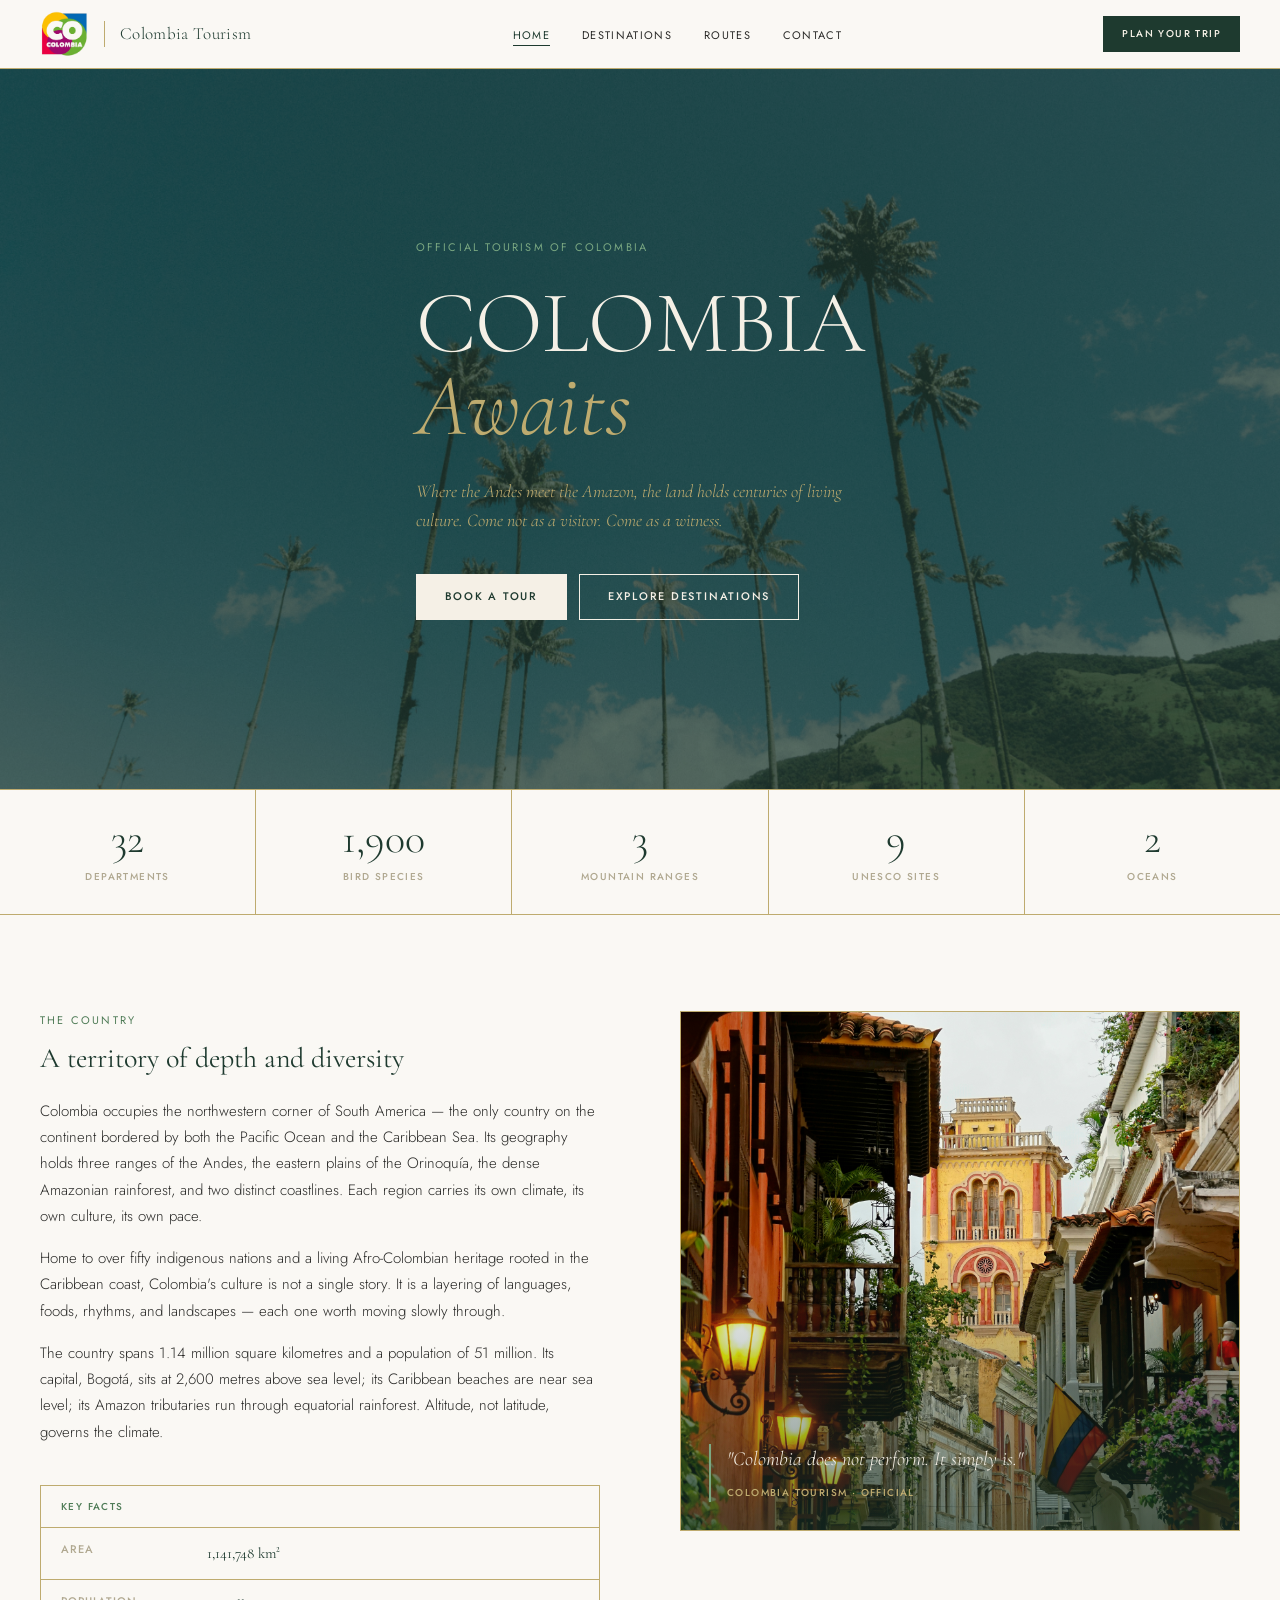
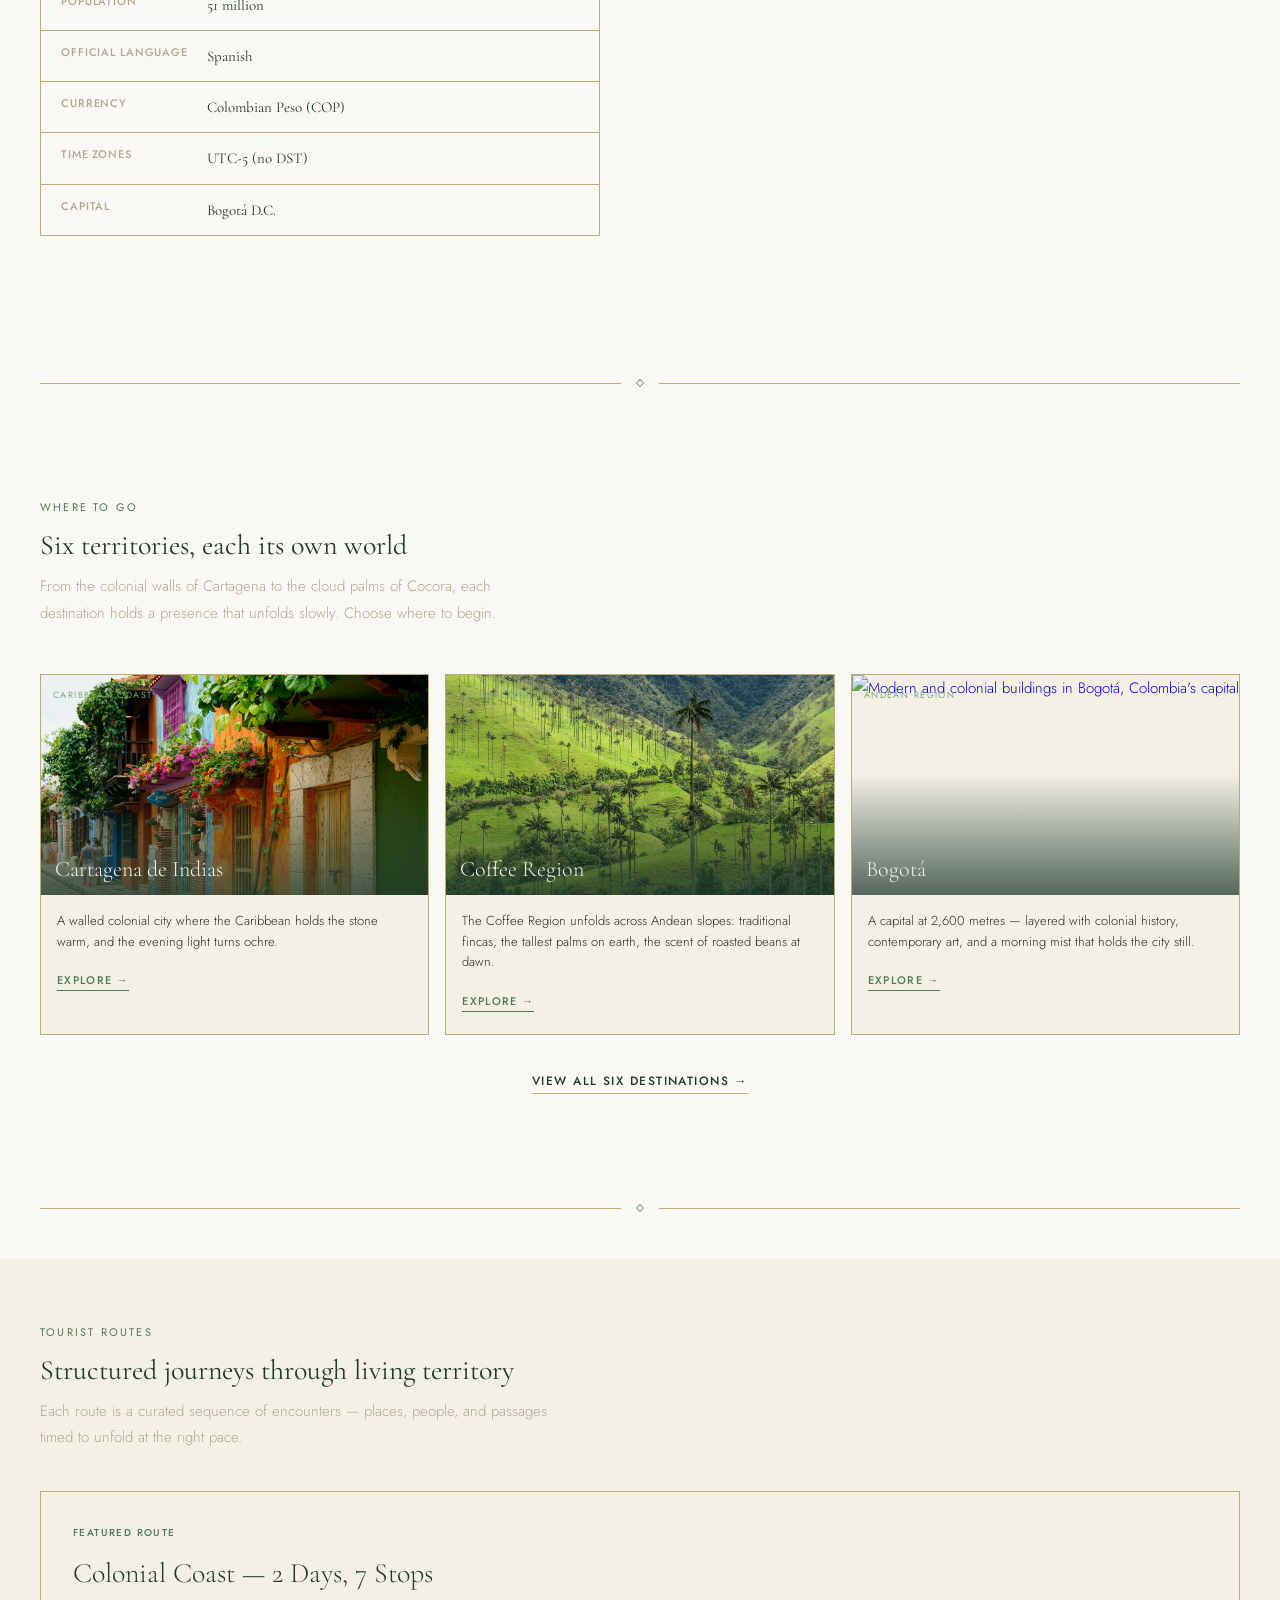
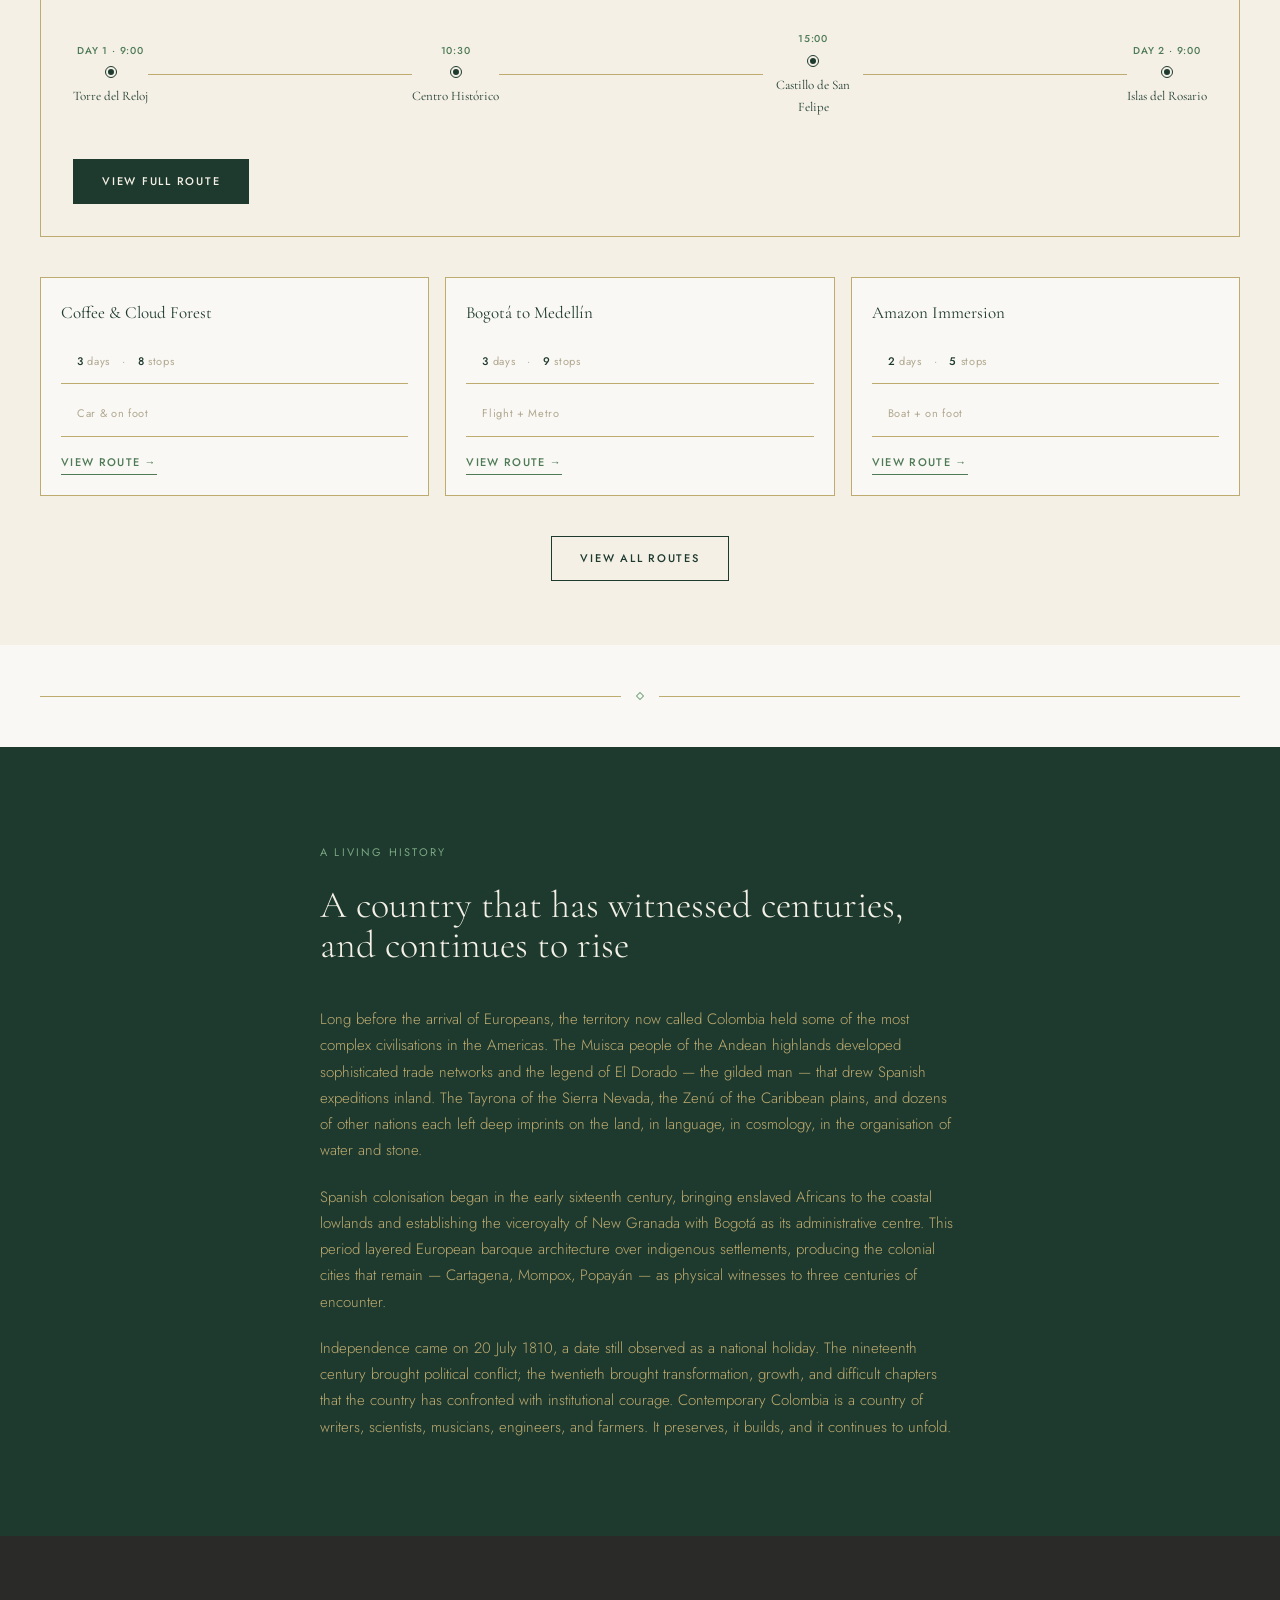
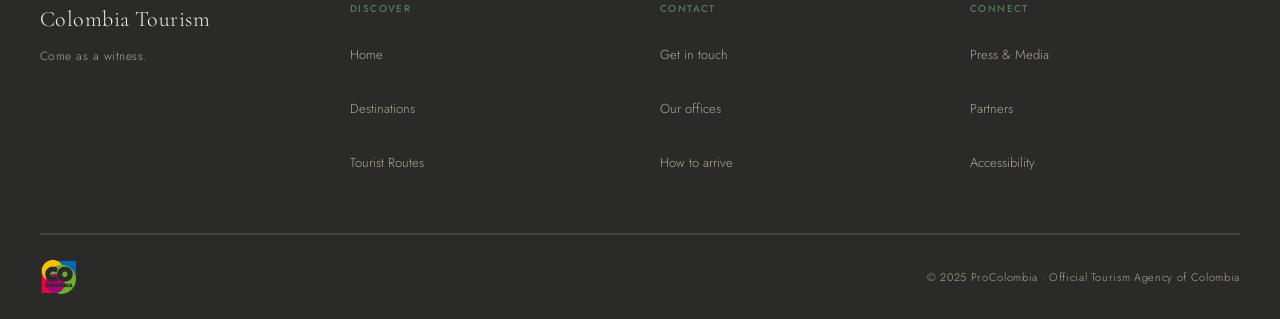
==== commit 4d5399b5: "cambios a imagenes y textos" ====
--- a/index.html
+++ b/index.html
@@ -146,9 +146,10 @@
       <!-- Card 2 -->
       <a href="destinations.html#coffee" class="dest-card">
         <div class="dest-card-image">
-          <div class="img-placeholder" style="height:100%;" role="img" aria-label="Wax palms in Valle de Cocora cloud forest">
-            <em>Valle de Cocora — wax palms rising from the cloud forest floor</em>
-          </div>
+          <img src="assets/photos/valle_cocora_index.jpg" alt="Wax palms rising from the cloud forest floor, Valle de Cocora" />
+          <div class="dest-card-image-overlay" aria-hidden="true"></div>
+          <span class="dest-card-region">Eje Cafetero</span>
+          <span class="dest-card-name">Coffee Region</span>
         </div>
         <div class="dest-card-body">
           <p class="dest-card-teaser">The Coffee Region unfolds across Andean slopes: traditional fincas, the tallest palms on earth, the scent of roasted beans at dawn.</p>
@@ -312,9 +313,7 @@
         </ul>
       </div>
     </div>
-  </div>
-  <div class="footer-bottom">
-    <div class="footer-bottom-inner">
+    <div class="footer-bottom-bar">
       <img src="assets/Colombia_Marca.png" alt="CO Colombia — Official Tourism" />
       <span class="footer-copy">&copy; 2025 ProColombia &middot; Official Tourism Agency of Colombia</span>
     </div>
--- a/styles.css
+++ b/styles.css
@@ -301,25 +301,14 @@
   align-items: center;
 }
 .footer-links a:hover { color: var(--cream); }
-.footer-bottom {
+.footer-bottom-bar {
   display: flex;
   align-items: center;
   justify-content: space-between;
   padding: 24px 0;
-  background: var(--warm-white);
-  margin-top: 0;
-}
-.footer-bottom-inner {
-  max-width: var(--max-w);
-  margin: 0 auto;
-  padding: 20px 40px;
-  display: flex;
-  align-items: center;
-  justify-content: space-between;
-  background: var(--warm-white);
-  width: 100%;
-}
-.footer-bottom-inner img { height: 36px; }
+  border-top: 0.5px solid rgba(176,168,144,0.2);
+}
+.footer-bottom-bar img { height: 36px; }
 .footer-copy {
   font-size: 11px;
   font-weight: 300;
@@ -381,7 +370,7 @@
   h1 { font-size: 30px; }
   h2 { font-size: 24px; }
   .footer-top { grid-template-columns: 1fr 1fr; gap: 32px; }
-  .footer-bottom-inner { padding: 16px 20px; }
+  .footer-bottom-bar { padding: 16px 0; }
   .info-strip { flex-direction: column; }
   .info-cell { border-right: none; border-bottom: 0.5px solid var(--sand); }
   .info-cell:last-child { border-bottom: none; }
@@ -1021,6 +1010,7 @@
   padding: 6px 16px;
   border: 0.5px solid var(--sand);
   white-space: nowrap;
+  background-color: white;
 }
 
 .timeline-stop {
@@ -1159,6 +1149,7 @@
     left: 40px;
     right: 0;
     margin: 0;
+    padding-left: 20px;
     justify-content: flex-start;
   }
   .timeline-stop.left .stop-node,
